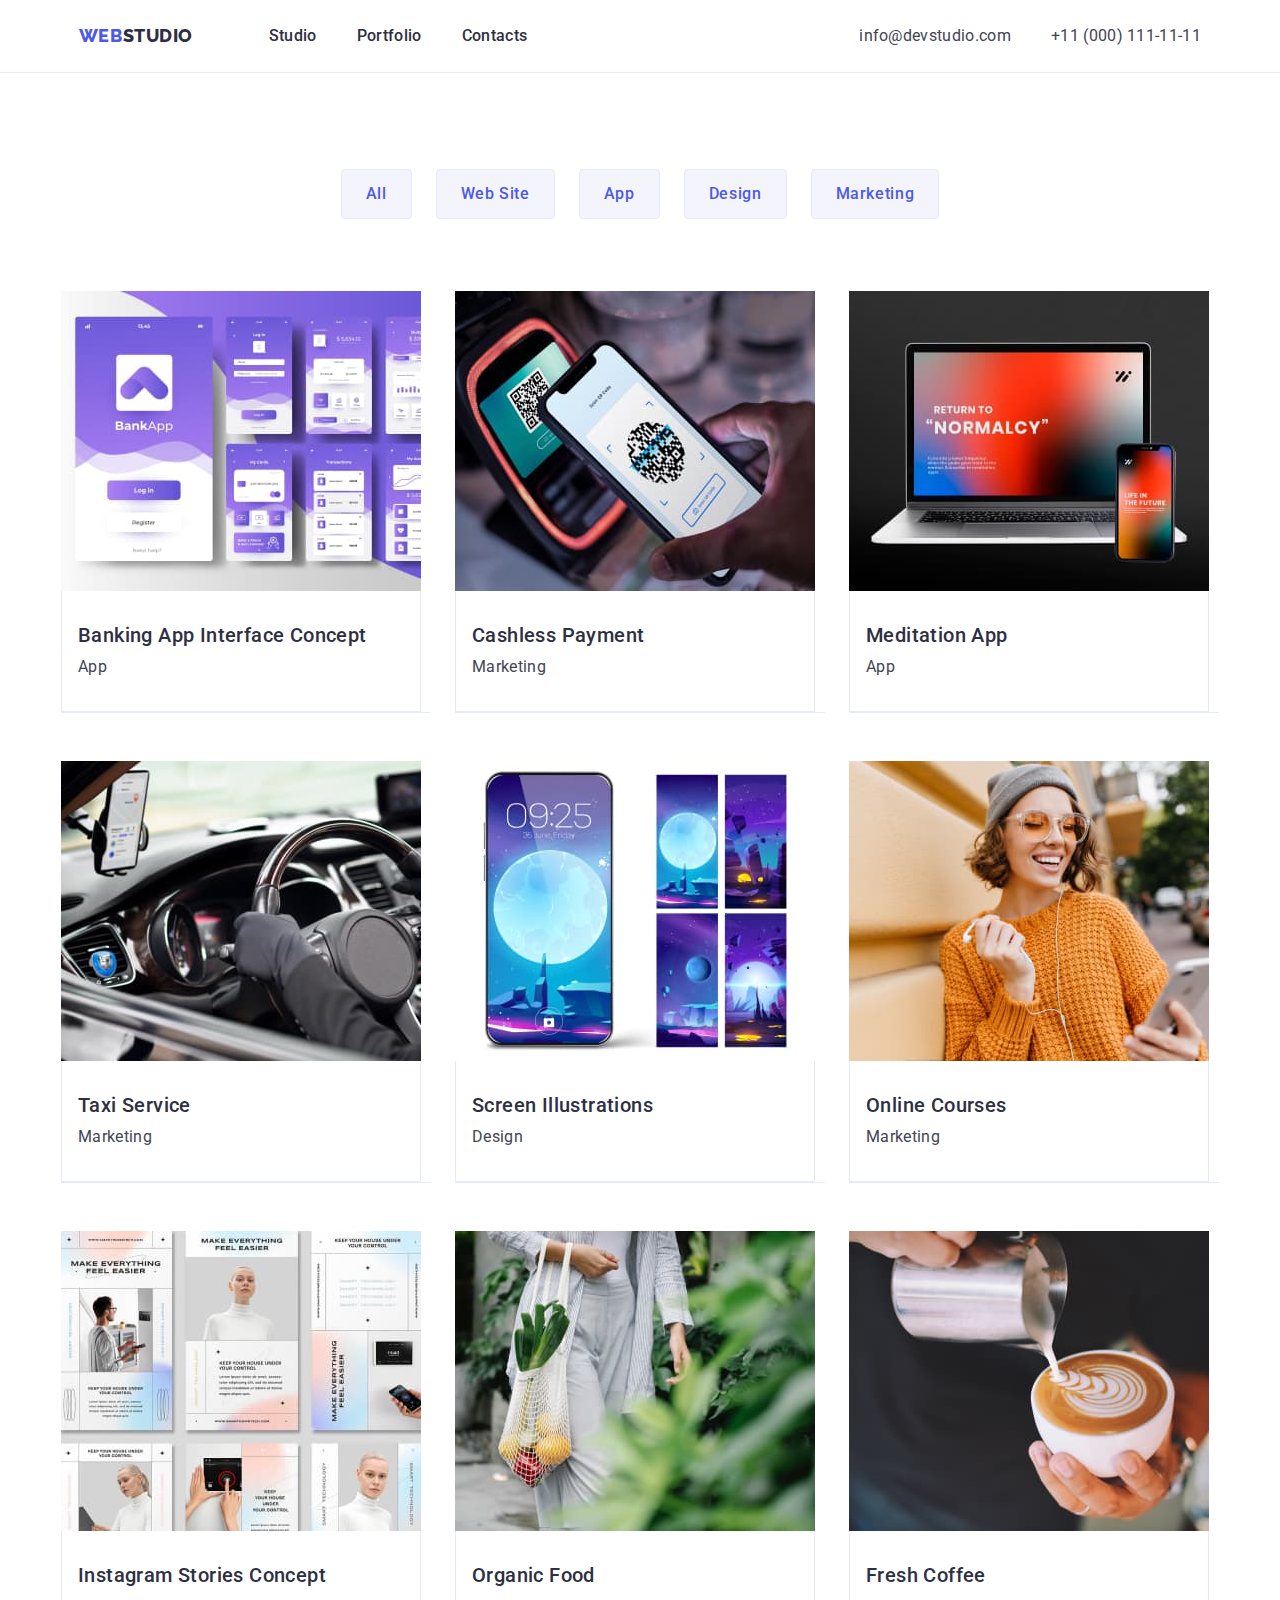
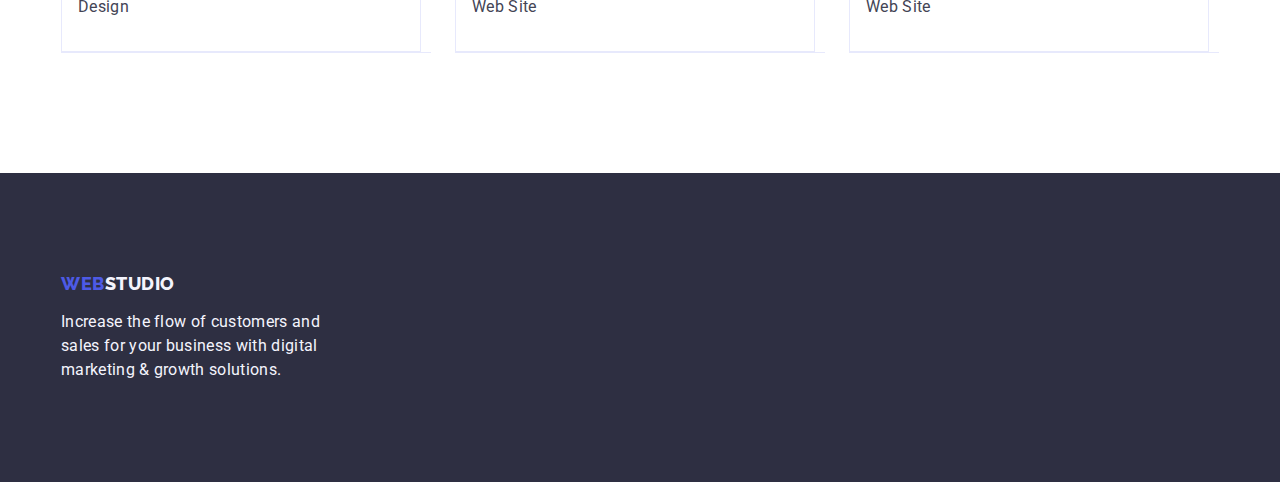
==== portfolio.html @ 71571b80 "Initial commit" ====
<!DOCTYPE html>
<html lang="en">
<head>
    <meta charset="UTF-8">
    <meta name="viewport" content="width=device-width, initial-scale=1.0">
    <title>Portfolio</title>
    <link rel="stylesheet" href="https://cdnjs.cloudflare.com/ajax/libs/modern-normalize/2.0.0/modern-normalize.min.css" integrity="sha512-4xo8blKMVCiXpTaLzQSLSw3KFOVPWhm/TRtuPVc4WG6kUgjH6J03IBuG7JZPkcWMxJ5huwaBpOpnwYElP/m6wg==" crossorigin="anonymous" referrerpolicy="no-referrer" />
    <link rel="stylesheet" href="./css/styles.css">
    <link rel="preconnect" href="https://fonts.googleapis.com">
    <link rel="preconnect" href="https://fonts.gstatic.com" crossorigin>
    <link href="https://fonts.googleapis.com/css2?family=Raleway:wght@800&family=Roboto:ital,wght@0,400;0,500;0,700;1,900&display=swap" rel="stylesheet">
</head>
<body>
    <header class="header">        
        <div class="container">
            <nav class="navigation">
                <a href="./index.html" class="header-logo link">Web<span class="header-logo-studio">Studio</span></a>
                <ul class="nav-menu list">               
                    <li><a class="nav-menu-studio link" href="./index.html">Studio</a></li>
                    <li><a class="nav-menu-studio link" href="./portfolio.html">Portfolio</a></li>
                    <li><a class="nav-menu-studio link" href="">Contacts</a></li>
                </ul>
            </nav>
            <address class="address-menu">
                <ul class="address-menu-list list">
                    <li><a href="mailto:info@devstudio.com" class="address-menu-list-item link">info@devstudio.com</a></li>
                    <li><a href="tel:+110001111111"  class="address-menu-list-item link">+11 (000) 111-11-11</a></li>
                </ul>
            </address>
        </div>
    </header>   
    <main>
        <section class="portfolio-main">
            <div class="container">
                <h1 class="visually-hidden">Portfolio</h1>
            
                <ul class="portfolio-buttons-list list">
                    <li class="portfolio-buttons-list-items">
                        <button class="portfolio-button-item" type="button">All</button>
                    </li>
                    <li class="portfolio-buttons-list-items">
                        <button class="portfolio-button-item" type="button">Web Site</button>
                    </li>
                    <li class="portfolio-buttons-list-items">
                        <button class="portfolio-button-item" type="button">App</button>
                    </li>
                    <li class="portfolio-buttons-list-items">
                        <button class="portfolio-button-item" type="button">Design</button>
                    </li>
                    <li class="portfolio-buttons-list-items">
                        <button class="portfolio-button-item" type="button">Marketing</button>
                    </li>
                </ul>            
                
                <ul class="portfolio-job-projects-list list">
                    <li class="portfolio-job-projects-item">
                        <a href="" class="link">
                            <img src="./images/portfolio-bank.jpg" alt="Banking App" width="360" class="portfolio-photo link">
                            <div class="job-projects-discription">
                                <h2 class="portfolio-job-projects-name">Banking App Interface Concept</h2>
                                <p class="portfolio-job-projects-theme">App</p>
                            </div>
                        </a>
                    </li>
                    <li class="portfolio-job-projects-item">
                        <a href="" class="link">
                            <img src="./images/portfolio-phone.jpg" alt="Cashless Payment" width="360" class="portfolio-photo link">
                            <div class="job-projects-discription">
                                <h2 class="portfolio-job-projects-name">Cashless Payment</h2>
                                <p class="portfolio-job-projects-theme">Marketing</p>
                            </div>
                        </a>
                    </li>
                    <li class="portfolio-job-projects-item">
                        <a href="" class="link">
                            <img src="./images/portfolio-notebook.jpg" alt="Meditation App" width="360" class="portfolio-photo link">
                            <div class="job-projects-discription">
                                <h2 class="portfolio-job-projects-name">Meditation App</h2>
                                <p class="portfolio-job-projects-theme">App</p>
                            </div>
                        </a>
                    </li>
                    <li class="portfolio-job-projects-item">
                        <a href="" class="link">
                            <img src="./images/portfolio-car.jpg" alt="Taxi Service" width="360" class="portfolio-photo link">
                            <div class="job-projects-discription">
                                <h2 class="portfolio-job-projects-name">Taxi Service</h2>
                                <p class="portfolio-job-projects-theme">Marketing</p>
                            </div>
                        </a>
                    </li>
                    <li class="portfolio-job-projects-item">
                        <a href="" class="link">
                            <img src="./images/portfolio-screen.jpg" alt="Screen Illustrations" width="360" class="portfolio-photo link">
                            <div class="job-projects-discription">
                                <h2 class="portfolio-job-projects-name">Screen Illustrations</h2>
                                <p class="portfolio-job-projects-theme">Design</p>
                            </div>
                        </a>
                    </li>
                    <li class="portfolio-job-projects-item">
                        <a href="" class="link">
                            <img src="./images/portfolio-girl.jpg" alt="Online Courses" width="360" class="portfolio-photo link">
                            <div class="job-projects-discription">
                                <h2 class="portfolio-job-projects-name">Online Courses</h2>
                                <p class="portfolio-job-projects-theme">Marketing</p>
                            </div>
                        </a>
                    </li>
                    <li class="portfolio-job-projects-item">
                        <a href="" class="link">
                            <img src="./images/portfolio-app.jpg" alt="Instagram Stories Concept" width="360" class="portfolio-photo link">
                            <div class="job-projects-discription">
                                <h2 class="portfolio-job-projects-name">Instagram Stories Concept</h2>
                                <p class="portfolio-job-projects-theme">Design</p>
                            </div>
                        </a>
                    </li>
                    <li class="portfolio-job-projects-item">
                        <a href="" class="link">
                            <img src="./images/portfolio-bag.jpg" alt="Organic Food" width="360" class="portfolio-photo link">
                            <div class="job-projects-discription">
                                <h2 class="portfolio-job-projects-name">Organic Food</h2>
                                <p class="portfolio-job-projects-theme">Web Site</p>
                            </div>
                        </a>
                    </li>
                    <li class="portfolio-job-projects-item">
                        <a href="" class="link">
                            <img src="./images/portfolio-coffee.jpg" alt="Fresh Coffee" width="360" class="portfolio-photo link">
                            <div class="job-projects-discription">
                                <h2 class="portfolio-job-projects-name">Fresh Coffee</h2>
                                <p class="portfolio-job-projects-theme">Web Site</p>
                            </div>
                        </a>
                    </li>
                </ul>        
        
            </div>
        </section>
    </main>    
    <footer class="footer">
        <div class="container">
            <a href="./index.html" class="footer-logo link">Web<span class="footer-logo-studio">Studio</span></a>
            <p class="footer-text">Increase the flow of customers and sales for your business with digital marketing & growth solutions.</p> 
        </div>
    </footer> 

</body>
</html>
---- css/styles.css ----
h1,
h2,
h3,
h4,
h5,
h6 {
    margin: 0;
}
p {
    margin: 0;
}
ul {
    margin: 0;
    padding: 0;
    list-style-type: none;
}
img {
    display: block;
    max-width: 100%;
}   
:root {
    --primary-font: 'Roboto', sans-serif;
    --title-font: 'Raleway', sans-serif;
    --primary-black-color: #2E2F42;
    --primary-white-color: #FFFFFF;
    --primary-brand-color: #4D5AE5;
    --pressed-state-color: #404BBF;
    --body-text-color: #434455;
    --helper-text-color: #8E8F99;
    --primary-success-color: #31D0AA;
    --primary-accent-color: #E7E9FC;
    --secondary-accent-color: #0288d1;
    --active-link-color: #f44336;
    --white: #FFF;
    --cloud: #F4F4FD;
}
body {
    font-family: var(--primary-font);
    color: var(--body-text-color);
    background-color: var(--primary-white-color);
    margin: 0;   
}
.list {
    list-style: none;
}
.link {
    text-decoration: none;    
}
address {
    font-style: normal;
}
.container {
    padding-left: 15px;
    padding-right: 15px;
    width: 1158px;
    justify-content: center;
    margin: 0 auto;
}

.visually-hidden {
    position: absolute;
    width: 1px;
    height: 1px;
    margin: -1px;
    border: 0;
    padding: 0;
    white-space: nowrap;
    clip-path: inset(100%);
    clip: rect(0 0 0 0);
    overflow: hidden;
    }
/* header */
header {
    background-color: var(--white);
    margin: 0;
    list-style-type: none;
    padding: 24px 0;
    border-bottom: 1px solid var(--primary-accent-color);
}
.header .container {
    display: flex;
    padding-left: 15;  
    padding-right: 15;
}
.navigation {
    display: flex;
    margin-right: 332px;
    align-items: center; 
}
.nav-menu {
    display: flex;
    gap: 40px;
}
.address-menu-list {
    display: flex;
    gap: 40px;
}
.header-logo {
    font-family: var(--title-font);
    font-size: 18px;
    font-weight: 800;
    letter-spacing: 0.03em;
    text-transform: uppercase;
    line-height: 1.17;
    color: var(--primary-brand-color);  
    margin-right: 76px;  
}
.header-logo-studio {
    color: var(--primary-black-color);
    padding: 24px 0;
}
.nav-menu-studio {
    font-size: 16px;
    font-weight: 500;
    letter-spacing: 0.02em;
    line-height: 1.5;
    color: var(--primary-black-color);
    padding: 24px 0;

}
.nav-menu-studio:hover,
.nav-menu-studio:focus {
    color: var(--pressed-state-color);
}
.address-menu-list-item {
    font-size: 16px;
    line-height: 1.5;
    letter-spacing: 0.02em;
    color: var(--body-text-color);
}
.address-menu-list-item:hover,
.address-menu-list-item:focus {
    color: var(--pressed-state-color);
}
/* Studio sections*/

.section-studio-first {
    background-color: var(--primary-black-color);
    padding: 188px 0;
}
.section-studio-first .container {
    display: flex;
    text-align: center;   
    flex-direction: column;
    align-items: center;
}
.webstudio-title {    
    font-size: 56px;
    line-height: 1.07;
    letter-spacing: 0.02em;
    color: var(--primary-white-color); 
    max-width: 496px;
}
.order-service {
    display: block;
    font-family: var(--primary-font);
    background: var(--primary-brand-color);
    color: var(--primary-white-color);
    font-weight: 500;
    font-size: 16px;
    line-height: 1.5;
    letter-spacing: 0.04em;
    cursor: pointer;
    padding: 16px 32px;
    border-radius: 4px;
    box-shadow: 0px 4px 4px 0px rgba(0, 0, 0, 0.15);
    border: none;
    margin-top: 48px;
    min-width: 169px;  
    height: 56px;
    }
.order-service:hover,
.order-service:focus {
    background-color: var(--pressed-state-color);
}
.section-studio-title {
    font-size: 36px;
    line-height: 1.11;
    text-align: center;
    letter-spacing: 0.02em;
    text-transform: capitalize;
    color: var(--primary-black-color);
    margin-bottom: 72px;
}
.section-studio-second,
.section-studio-third,
.section-studio-fourth {
    padding: 120px 0;
}
.section-studio-second {
    padding-bottom: 0;
}
.section-studio-fourth {
    background-color: var(--cloud);
}
.section-studio-list {
    display: flex; 
    gap: 24px;    
}
.section-studio-list-element {
    flex-basis: calc((100% - 72px) / 4);
}
.section-studio-list-name {
    background-color: var(--primary-white-color);
    margin-bottom: 8px;
    text-align: center;
}
.section-studio-list-item,
.section-studio-list-name {
    color: var(--primary-black-color);
    font-size: 20px;
    font-weight: 500;
    line-height: 24px;
    letter-spacing: 0.02em;
    line-height: 1.2;
    margin-bottom: 8px;
}
.section-studio-list-text,
.section-studio-list-position {
    color: var(--body-text-color);
    font-size: 16px;
    line-height: 1.5;
    letter-spacing: 0.02em;    
}
.section-studio-list-position {
    text-align: center;
}
.studio-image {
    flex-basis: calc((100% - 48px) / 3);
}
.section-studio-list-box {
    background-color: var(--primary-white-color);
    flex-basis: calc((100% - 3 * 24px) / 4);
    border-radius: 0px 0px 4px 4px;
}
.team-photo {
    background-color: var(--primary-white-color);
}
.team-name-position {
    padding: 32px 16px;
}
/* footer */
.footer {
    background-color: var(--primary-black-color);
    padding: 100px 0;
}
.footer-logo {
    display: inline-block;
    font-family: var(--title-font);
    font-size: 18px;
    font-weight: 800;
    letter-spacing: 0.54px;
    text-transform: uppercase;
    line-height: 1.17;
    color: var(--primary-brand-color);  
    margin-bottom: 16px;
}
.footer-logo-studio {
    color: var(--cloud);
}
.footer-text {
    color: var(--cloud);
    line-height: 1.5;
    letter-spacing: 0.02em;
    max-width: 264px;
}
/* portfolio */
.portfolio-main {
    padding-top: 96px;
    padding-bottom: 120px;
}
.portfolio-buttons-list {
    display: flex;
    justify-content: center;
    gap: 24px;
    margin-bottom: 72px;
}
.portfolio-button-item {
    font-family: var(--primary-font);
    background-color: var(--cloud);
    color: var(--primary-brand-color);
    font-size: 16px;
    font-weight: 500;
    letter-spacing: 0.04em;
    line-height: 1.5;
    cursor: pointer;
    padding: 12px 24px;
    border-radius: 4px;
    border: 1px solid var(--primary-accent-color);
}
.portfolio-button-item:hover,
.portfolio-button-item:focus {
    color: var(--primary-white-color);
    background-color: var(--pressed-state-color);
    border: 1px solid transparent;
}
.portfolio-job-projects-item {
    display: flex;
    width: calc((100% - 48px)/3);
    border-bottom: 1px solid var(--primary-accent-color);
    }
.portfolio-job-projects-item {
    width: calc((100% - 48px)/3);         
}
.portfolio-job-projects-list {
    display: flex;
    flex-wrap: wrap;
    column-gap: 24px;
    row-gap: 48px;
    }
.portfolio-job-projects-name {
    display: flex;
    font-weight: 500;
    font-size: 20px;
    line-height: 1.2;
    letter-spacing: 0.02em;
    color: var(--primary-black-color); 
    margin-bottom: 8px;   
}
.portfolio-job-projects-theme {
    display: flex;
    font-size: 16px;
    line-height: 1.5;
    letter-spacing: 0.02em;
    color: var(--body-text-color); 
}
.job-projects-discription {
    padding: 32px 16px;
    border: 1px solid var(--primary-accent-color);
    border-top: none;
}
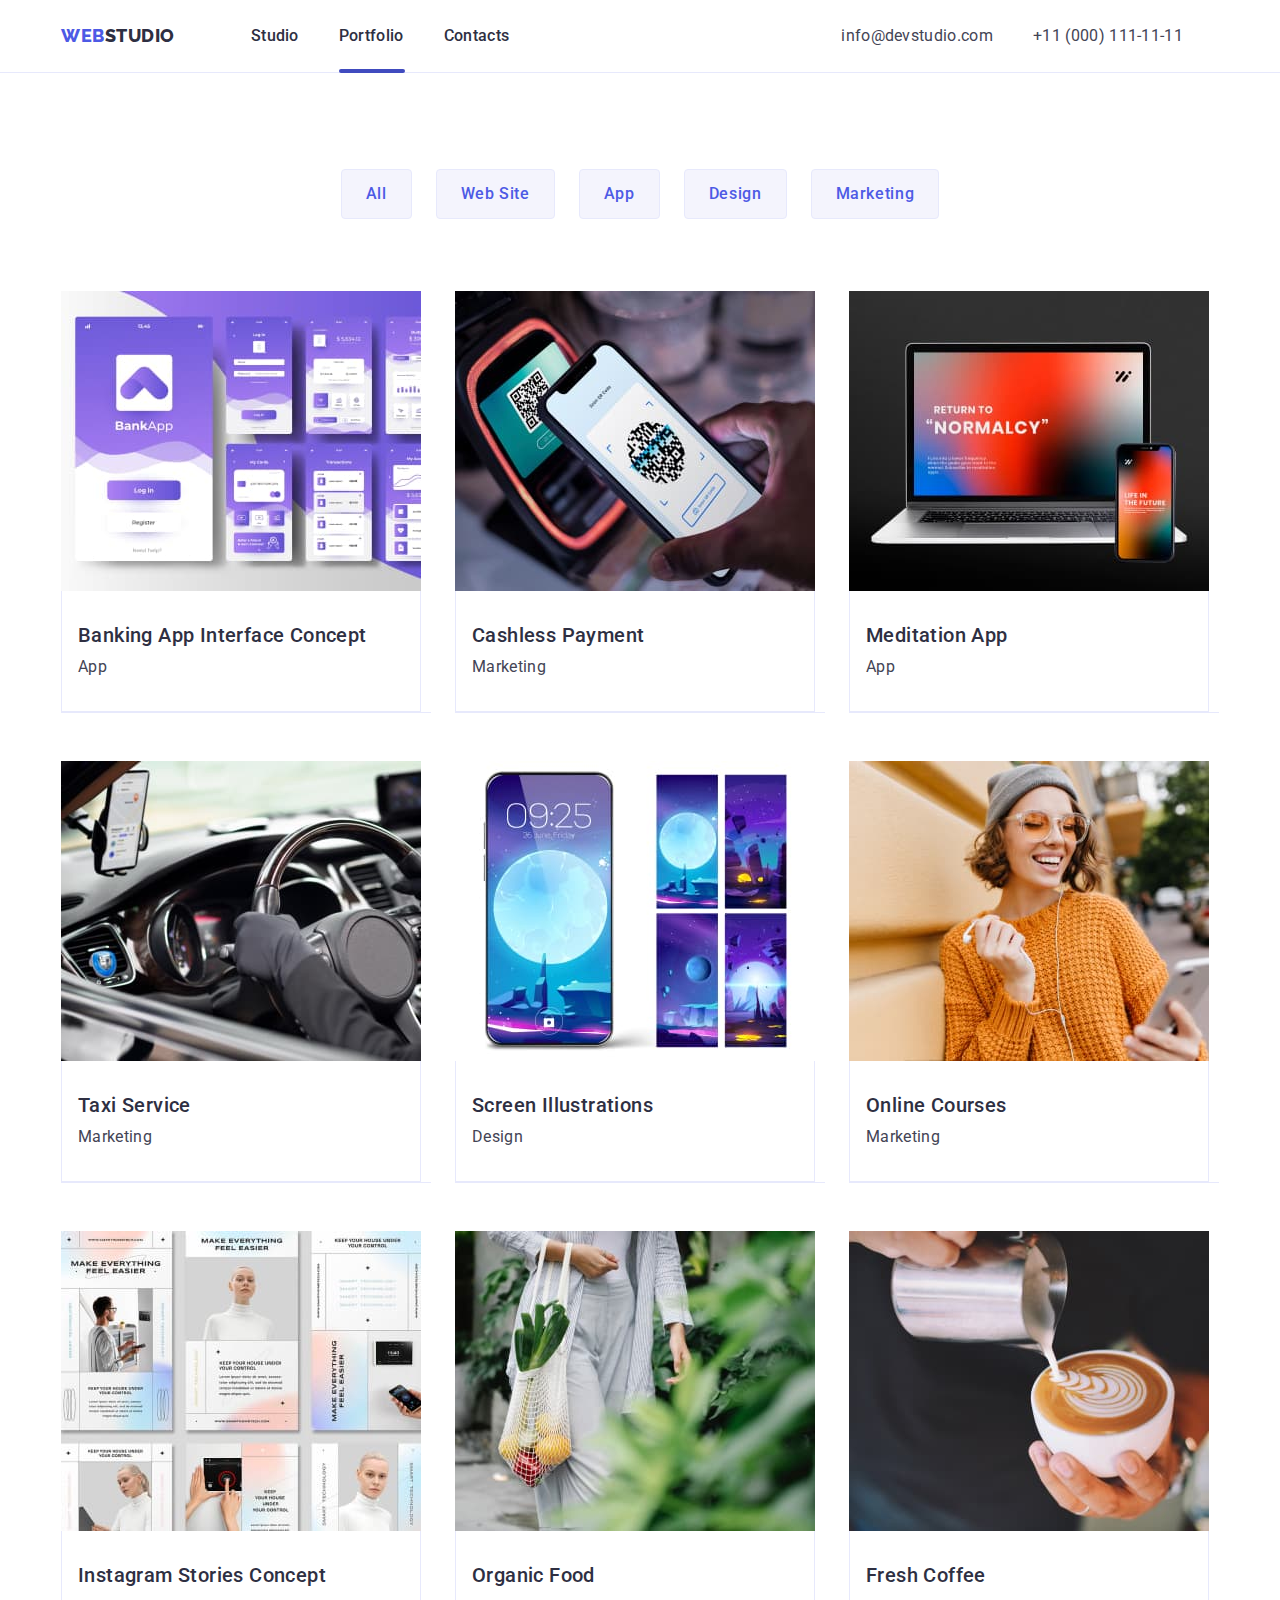
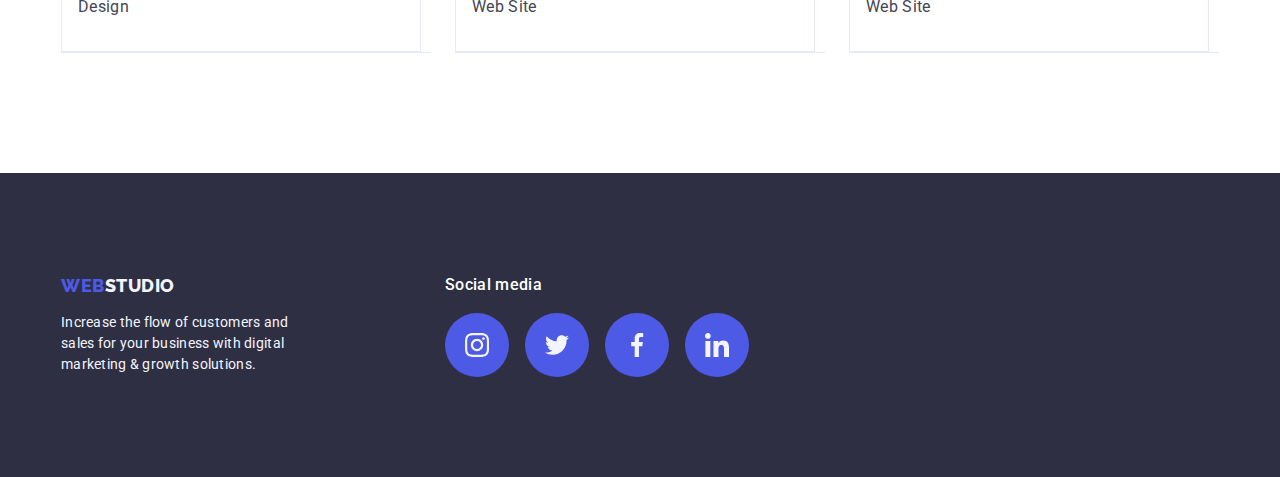
==== commit 07503274: "draft 3" ====
--- a/portfolio.html
+++ b/portfolio.html
@@ -17,7 +17,7 @@
                 <a href="./index.html" class="header-logo link">Web<span class="header-logo-studio">Studio</span></a>
                 <ul class="nav-menu list">               
                     <li><a class="nav-menu-studio link" href="./index.html">Studio</a></li>
-                    <li><a class="nav-menu-studio link" href="./portfolio.html">Portfolio</a></li>
+                    <li><a class="nav-menu-studio link current-portfolio" href="./portfolio.html">Portfolio</a></li>
                     <li><a class="nav-menu-studio link" href="">Contacts</a></li>
                 </ul>
             </nav>
@@ -55,7 +55,7 @@
                 <ul class="portfolio-job-projects-list list">
                     <li class="portfolio-job-projects-item">
                         <a href="" class="link">
-                            <img src="./images/portfolio-bank.jpg" alt="Banking App" width="360" class="portfolio-photo link">
+                            <img src="./images/portfolio-bank.jpg" alt="Banking App" width="360" class="portfolio-photo link">                            
                             <div class="job-projects-discription">
                                 <h2 class="portfolio-job-projects-name">Banking App Interface Concept</h2>
                                 <p class="portfolio-job-projects-theme">App</p>
@@ -64,7 +64,16 @@
                     </li>
                     <li class="portfolio-job-projects-item">
                         <a href="" class="link">
-                            <img src="./images/portfolio-phone.jpg" alt="Cashless Payment" width="360" class="portfolio-photo link">
+                            <div class="job-project-overlay">
+                                <img src="./images/portfolio-phone.jpg" alt="Cashless Payment" width="360" class="portfolio-photo link">
+                                <div class="overlay">
+                                    <p class="overlay-text">
+                                        14 Stylish and User-Friendly App Design Concepts · Task
+                                        Manager App · Calorie Tracker App · Exotic Fruit Ecommerce
+                                        App · Cloud Storage App
+                                    </p>
+                                </div>
+                            </div>
                             <div class="job-projects-discription">
                                 <h2 class="portfolio-job-projects-name">Cashless Payment</h2>
                                 <p class="portfolio-job-projects-theme">Marketing</p>
@@ -141,10 +150,46 @@
     </main>    
     <footer class="footer">
         <div class="container">
-            <a href="./index.html" class="footer-logo link">Web<span class="footer-logo-studio">Studio</span></a>
-            <p class="footer-text">Increase the flow of customers and sales for your business with digital marketing & growth solutions.</p> 
-        </div>
-    </footer> 
-
+            <div class="footer-wrap">
+                <div class="footer-part-first">
+                    <a href="./index.html" class="footer-logo link">Web<span class="footer-logo-studio">Studio</span></a>
+                <p class="footer-text">Increase the flow of customers and sales for your business with digital marketing & growth solutions.</p>
+                </div> 
+                <div class="footer-second-box">
+                    <p class="footer-box-text">Social media</p>
+                    <ul class="footer-social-list">
+                        <li class="footer-social-item">
+                            <a href="https://www.instagram.com/" target="_blank" class="social-links-btn link">
+                                <svg class="footer-links-btn" width="24" height="24" class="icon">
+                                    <use href="./images/icons.svg#icon-instagram"></use>
+                                </svg>
+                            </a> 
+                        </li>
+                        <li class="footer-social-item">
+                            <a href="https://www.twitter.com/" target="_blank" class="social-links-btn link">
+                                <svg class="footer-links-btn" width="24" height="24" class="icon">
+                                    <use href="./images/icons.svg#icon-twitter"></use>
+                                </svg>
+                            </a> 
+                        </li>
+                        <li class="footer-social-item">
+                            <a href="https://www.ifacebook.com/" target="_blank" class="social-links-btn link">
+                                <svg class="footer-links-btn" width="24" height="24" class="icon">
+                                    <use href="./images/icons.svg#icon-facebook"></use>
+                                </svg>
+                            </a> 
+                        </li>
+                        <li class="footer-social-item">
+                            <a href="https://www.linkedin.com/" target="_blank" class="social-links-btn link">
+                                <svg class="footer-links-btn" width="24" height="24" class="icon">
+                                    <use href="./images/icons.svg#icon-linkedin"></use>
+                                </svg>
+                            </a> 
+                        </li>
+                    </ul>
+                </div>
+            </div>
+        </div>        
+    </footer>
 </body>
 </html>--- a/css/styles.css
+++ b/css/styles.css
@@ -33,9 +33,11 @@
     --active-link-color: #f44336;
     --white: #FFF;
     --cloud: #F4F4FD;
+    --grey-70perc: #2E2F42B2;
 }
 body {
     font-family: var(--primary-font);
+    font-size: 14px;
     color: var(--body-text-color);
     background-color: var(--primary-white-color);
     margin: 0;   
@@ -53,7 +55,6 @@
     padding-left: 15px;
     padding-right: 15px;
     width: 1158px;
-    justify-content: center;
     margin: 0 auto;
 }
 
@@ -69,18 +70,21 @@
     clip: rect(0 0 0 0);
     overflow: hidden;
     }
+.icon {
+    fill: currentColor;
+}
 /* header */
 header {
     background-color: var(--white);
     margin: 0;
-    list-style-type: none;
-    padding: 24px 0;
+    list-style-type: none;   
     border-bottom: 1px solid var(--primary-accent-color);
 }
 .header .container {
     display: flex;
     padding-left: 15;  
     padding-right: 15;
+    align-items: center;
 }
 .navigation {
     display: flex;
@@ -117,10 +121,43 @@
     color: var(--primary-black-color);
     padding: 24px 0;
 
-}
+    display: flex;
+  align-items: center;
+  justify-content: center;
+  flex-direction: column;
+  transition: color 250ms cubic-bezier(0.4, 0, 0.2, 1);
+  position: relative;
+}
+.current {
+    color: #404bbf;
+  }
+  .current::after {
+    margin-top: 20px;
+    position: absolute;
+    left: 0;
+    bottom: -1px;
+    content: "";
+    width: 48px;
+    height: 4px;
+    background-color: #404bbf;
+    border-radius: 2px;
+  }
+  .current-portfolio::after {
+    margin-top: 20px;
+    position: absolute;
+    left: 0;
+    bottom: -1px;
+    content: "";
+    width: 66px;
+    height: 4px;
+    background-color: #404bbf;
+    border-radius: 2px;
+  }
+
 .nav-menu-studio:hover,
 .nav-menu-studio:focus {
     color: var(--pressed-state-color);
+
 }
 .address-menu-list-item {
     font-size: 16px;
@@ -132,11 +169,20 @@
 .address-menu-list-item:focus {
     color: var(--pressed-state-color);
 }
+
 /* Studio sections*/
 
 .section-studio-first {
-    background-color: var(--primary-black-color);
+    background-color: var(--grey-70perc);
+    background-image: linear-gradient(rgba(46, 47, 66, 0.7), 
+    rgba(46, 47, 66, 0.7)), 
+    url(../images/people-office.jpg);
     padding: 188px 0;
+    background-repeat: no-repeat;
+    background-position: center;
+    background-size: cover;
+    max-width: 1440px;
+    margin: auto;
 }
 .section-studio-first .container {
     display: flex;
@@ -168,9 +214,11 @@
     margin-top: 48px;
     min-width: 169px;  
     height: 56px;
+    transition: background-color 250ms cubic-bezier(0.4, 0, 0.2, 1);
     }
 .order-service:hover,
-.order-service:focus {
+.order-service:focus,
+.order-service:active {
     background-color: var(--pressed-state-color);
 }
 .section-studio-title {
@@ -182,9 +230,19 @@
     color: var(--primary-black-color);
     margin-bottom: 72px;
 }
+.studio-image-box {
+    display: flex;
+    justify-content: center;
+    align-items: center;
+    height: 112px;
+    background-color: var(--cloud);
+    border-radius: 4px;
+    margin-bottom: 8px;
+}
 .section-studio-second,
 .section-studio-third,
-.section-studio-fourth {
+.section-studio-fourth,
+.section-studio-fifth {
     padding: 120px 0;
 }
 .section-studio-second {
@@ -197,6 +255,7 @@
     display: flex; 
     gap: 24px;    
 }
+
 .section-studio-list-element {
     flex-basis: calc((100% - 72px) / 4);
 }
@@ -224,6 +283,7 @@
 }
 .section-studio-list-position {
     text-align: center;
+    margin-bottom: 8px;
 }
 .studio-image {
     flex-basis: calc((100% - 48px) / 3);
@@ -232,6 +292,7 @@
     background-color: var(--primary-white-color);
     flex-basis: calc((100% - 3 * 24px) / 4);
     border-radius: 0px 0px 4px 4px;
+    box-shadow: 0px 2px 1px 0px rgba(46, 47, 66, 0.08), 0px 1px 1px 0px rgba(46, 47, 66, 0.16), 0px 1px 6px 0px rgba(46, 47, 66, 0.08);
 }
 .team-photo {
     background-color: var(--primary-white-color);
@@ -239,6 +300,55 @@
 .team-name-position {
     padding: 32px 16px;
 }
+.social-links {
+    display: flex;
+    gap: 24px;
+    flex-shrink: 0;
+    align-self: flex-end;
+    justify-content: center;
+    align-items: center;
+}
+.social-links-item {
+    display: flex;
+    justify-content: center;
+    align-items: center;
+} 
+.social-links .link {
+    display: flex;
+    justify-content: center;
+    align-items: center;
+    width: 40px;
+    height: 40px;
+    border-radius: 50%;
+    background-color: var(--primary-brand-color);
+}
+.social-links .link:hover {
+    background-color: var(--primary-success-color);
+}
+.customers-list {
+    display: flex;
+    justify-content: center;
+    align-items: center; 
+    gap: 24px;
+    padding: 0;
+    margin: 0;
+    list-style: none;    
+}
+.client-link {     
+    fill: #2a2a2a;    
+}
+.client-link:hover {
+    fill: var(--pressed-state-color);
+}
+
+.customers-list-item {
+    border-radius: 4px;
+    border: 1px solid var(--helper-text-color);
+    width: 168px;
+    height: 88px;
+    padding: 16px 32px;
+}
+
 /* footer */
 .footer {
     background-color: var(--primary-black-color);
@@ -254,6 +364,7 @@
     line-height: 1.17;
     color: var(--primary-brand-color);  
     margin-bottom: 16px;
+    box-sizing: border-box;
 }
 .footer-logo-studio {
     color: var(--cloud);
@@ -264,6 +375,52 @@
     letter-spacing: 0.02em;
     max-width: 264px;
 }
+.footer-wrap {
+    display: flex;
+    align-items: center;	
+}
+.footer-part-first {
+    margin-right: 120px;
+}
+.footer-social-list {
+    display: flex;
+    gap: 16px;
+}
+.social-links-btn {
+    border-radius: 50%;
+    background-color: var(--primary-brand-color);
+    width: 40px;
+    height: 40px;
+    padding: 12px;
+    border-radius: 50%;
+    justify-content: center;
+    display: flex;
+    align-items: center;
+    color: #f4f4fd;
+    transition: background-color 250ms cubic-bezier(0.4, 0, 0.2, 1);
+}
+.social-links-btn:hover,
+.social-links-btn:focus {
+    background-color: #31d0aa;
+}
+.footer-social-list .icon {
+    fill: currentColor;
+}
+.footer-box-text {
+    color: var(--white, #FFF);
+    font-size: 16px;
+    font-weight: 500;
+    line-height: 1.5;
+    letter-spacing: 0.02em;
+}
+.footer-second-box {
+    display: flex;
+    flex-direction: column;
+    gap: 16px;
+    justify-content: center;
+    align-self: baseline;
+}
+
 /* portfolio */
 .portfolio-main {
     padding-top: 96px;
@@ -329,3 +486,106 @@
     border: 1px solid var(--primary-accent-color);
     border-top: none;
 }
+.overlay {
+    display: inline-block;
+    padding: 8px;
+    background-color: #3f51b5;
+    color: #fff;
+    font-family: sans-serif;
+    position: absolute;
+    top: 0;
+    left: 0;
+    width: 100%;
+    height: 100%;
+    transform: translateY(100%);
+    transition: transform 250ms ease-in-out;
+    }
+.portfolio-job-projects-item:hover .overlay {
+    transform: translateY(0);
+}
+/* .portfolio-photo {
+    overflow: hidden;
+} */
+
+.overlay {
+    position: absolute;
+    top: 0;
+    left: 0;
+    width: 100%;
+    height: 100%;  
+    transform: translateY(100%);
+    transition: transform 250ms ease-in-out;
+}
+.overlay-text {
+    position: absolute;
+    top: 0;
+    font-size: 16px;
+    line-height: 1.5;
+    letter-spacing: 0.02em;
+    padding: 40px 32px;
+    background-color: #4d5ae5;
+    height: 100%;
+    width: 100%;
+    color: #f4f4fd;
+    transition: transform 250ms cubic-bezier(0.4, 0, 0.2, 1);
+}
+.job-project-overlay:hover .overlay {
+    transform: translateY(0);
+}
+.job-project-overlay {
+    position: relative;
+    overflow: hidden;
+}
+/* modal window */
+.is-hidden {
+    visibility: hidden;
+    opacity: 0;
+    pointer-events: none;
+    transition: opacity 250ms cubic-bezier(0.4, 0, 0.2, 1),
+    visibility 250ms cubic-bezier(0.4, 0, 0.2, 1);
+}
+.backdrop {
+    width: 100%;
+    height: 100%;
+    position: fixed;
+    top: 0;
+    left: 0;
+    background-color: rgba(46, 47, 66, 0.4);
+}
+.modal {
+    position: absolute;
+    top: 50%;
+    left: 50%;
+    transform: translate(-50%, -50%) scale(1);
+    width: 408px;
+    min-height: 584px;
+    background: #fcfcfc;
+    border-radius: 4px;
+    box-shadow: 0px 1px 1px rgba(0, 0, 0, 0.14), 0px 1px 3px rgba(0, 0, 0, 0.12),
+    0px 2px 1px rgba(0, 0, 0, 0.2);
+    transition: transform 250ms cubic-bezier(0.4, 0, 0.2, 1);
+}
+.modal-button {
+    background-color: #e7e9fc;
+    border: 1px solid rgba(0, 0, 0, 0.1);
+    display: flex;
+    align-items: center;
+    justify-content: center;
+    position: absolute;
+    top: 24px;
+    right: 24px;
+    border-radius: 50%;
+    width: 24px;
+    height: 24px;
+    transition: background-color 250ms cubic-bezier(0.4, 0, 0.2, 1),
+    border 250ms cubic-bezier(0.4, 0, 0.2, 1);
+}
+.modal-button:hover,
+.modal-button:focus {
+    color: #fff;
+    background-color: #404bbf;
+    border-radius: none;
+}
+.modal-button .icon {
+    transition: fill 250ms cubic-bezier(0.4, 0, 0.2, 1);
+}
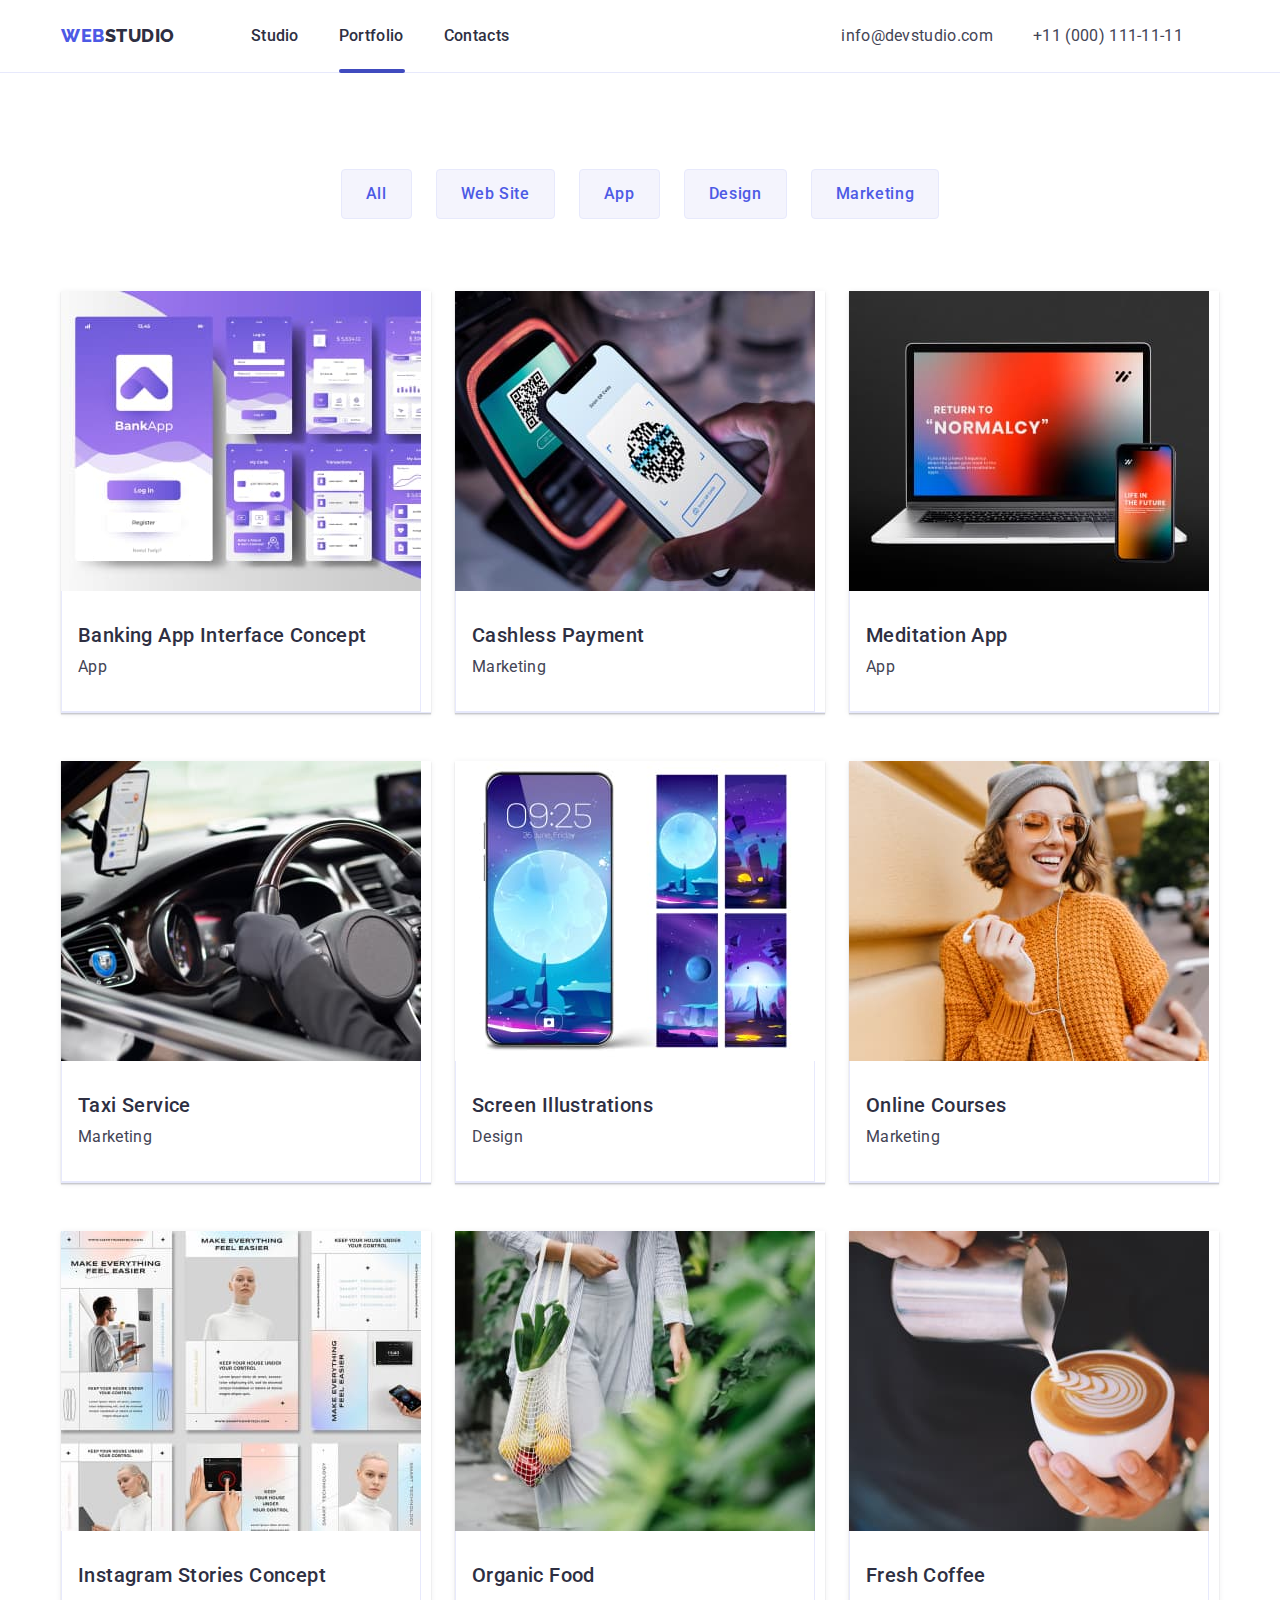
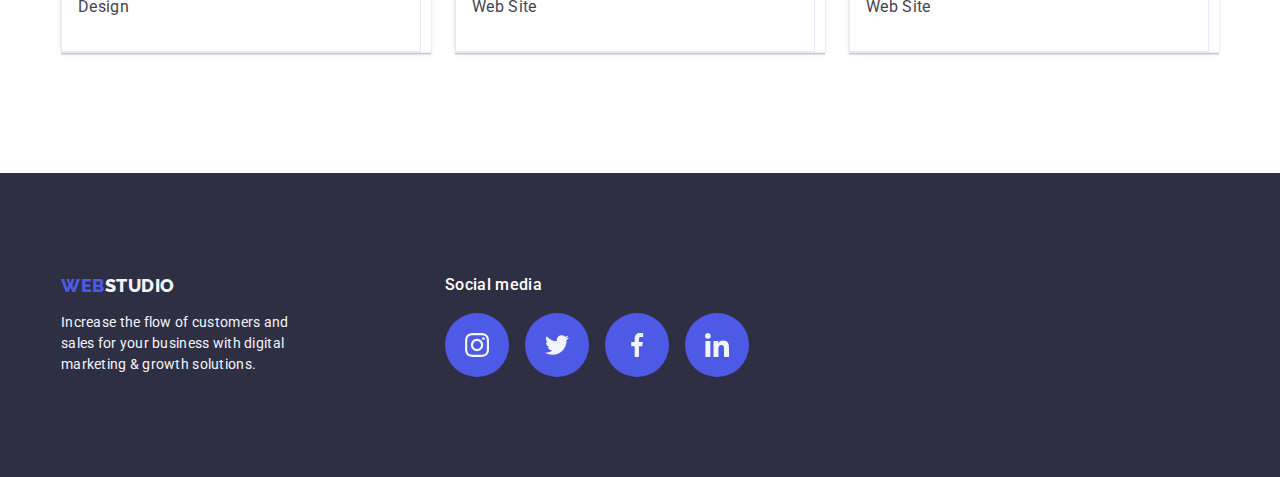
==== commit e1c005f6: "draft5" ====
--- a/portfolio.html
+++ b/portfolio.html
@@ -55,7 +55,16 @@
                 <ul class="portfolio-job-projects-list list">
                     <li class="portfolio-job-projects-item">
                         <a href="" class="link">
-                            <img src="./images/portfolio-bank.jpg" alt="Banking App" width="360" class="portfolio-photo link">                            
+                            <div class="job-project-overlay">
+                                <img src="./images/portfolio-bank.jpg" alt="Banking App" width="360" class="portfolio-photo link">   
+                                <div class="overlay">
+                                    <p class="overlay-text">
+                                        14 Stylish and User-Friendly App Design Concepts · Task
+                                        Manager App · Calorie Tracker App · Exotic Fruit Ecommerce
+                                        App · Cloud Storage App
+                                    </p>
+                            </div>                    
+                            </div>     
                             <div class="job-projects-discription">
                                 <h2 class="portfolio-job-projects-name">Banking App Interface Concept</h2>
                                 <p class="portfolio-job-projects-theme">App</p>
@@ -82,7 +91,16 @@
                     </li>
                     <li class="portfolio-job-projects-item">
                         <a href="" class="link">
-                            <img src="./images/portfolio-notebook.jpg" alt="Meditation App" width="360" class="portfolio-photo link">
+                            <div class="job-project-overlay">
+                                <img src="./images/portfolio-notebook.jpg" alt="Meditation App" width="360" class="portfolio-photo link">
+                                <div class="overlay">
+                                    <p class="overlay-text">
+                                        14 Stylish and User-Friendly App Design Concepts · Task
+                                        Manager App · Calorie Tracker App · Exotic Fruit Ecommerce
+                                        App · Cloud Storage App
+                                    </p>
+                                </div>                                 
+                            </div>
                             <div class="job-projects-discription">
                                 <h2 class="portfolio-job-projects-name">Meditation App</h2>
                                 <p class="portfolio-job-projects-theme">App</p>
@@ -160,28 +178,28 @@
                     <ul class="footer-social-list">
                         <li class="footer-social-item">
                             <a href="https://www.instagram.com/" target="_blank" class="social-links-btn link">
-                                <svg class="footer-links-btn" width="24" height="24" class="icon">
+                                <svg class="footer-links-btn icon" width="24" height="24">
                                     <use href="./images/icons.svg#icon-instagram"></use>
                                 </svg>
                             </a> 
                         </li>
                         <li class="footer-social-item">
                             <a href="https://www.twitter.com/" target="_blank" class="social-links-btn link">
-                                <svg class="footer-links-btn" width="24" height="24" class="icon">
+                                <svg class="footer-links-btn icon" width="24" height="24">
                                     <use href="./images/icons.svg#icon-twitter"></use>
                                 </svg>
                             </a> 
                         </li>
                         <li class="footer-social-item">
                             <a href="https://www.ifacebook.com/" target="_blank" class="social-links-btn link">
-                                <svg class="footer-links-btn" width="24" height="24" class="icon">
+                                <svg class="footer-links-btn icon" width="24" height="24">
                                     <use href="./images/icons.svg#icon-facebook"></use>
                                 </svg>
                             </a> 
                         </li>
                         <li class="footer-social-item">
                             <a href="https://www.linkedin.com/" target="_blank" class="social-links-btn link">
-                                <svg class="footer-links-btn" width="24" height="24" class="icon">
+                                <svg class="footer-links-btn icon" width="24" height="24">
                                     <use href="./images/icons.svg#icon-linkedin"></use>
                                 </svg>
                             </a> 
--- a/css/styles.css
+++ b/css/styles.css
@@ -71,7 +71,7 @@
     overflow: hidden;
     }
 .icon {
-    fill: currentColor;
+    fill: none;
 }
 /* header */
 header {
@@ -122,16 +122,16 @@
     padding: 24px 0;
 
     display: flex;
-  align-items: center;
-  justify-content: center;
-  flex-direction: column;
-  transition: color 250ms cubic-bezier(0.4, 0, 0.2, 1);
-  position: relative;
+    align-items: center;
+    justify-content: center;
+    flex-direction: column;
+    transition: color 250ms cubic-bezier(0.4, 0, 0.2, 1);
+    position: relative;
 }
 .current {
     color: #404bbf;
-  }
-  .current::after {
+}
+.current::after {
     margin-top: 20px;
     position: absolute;
     left: 0;
@@ -141,8 +141,8 @@
     height: 4px;
     background-color: #404bbf;
     border-radius: 2px;
-  }
-  .current-portfolio::after {
+}
+.current-portfolio::after {
     margin-top: 20px;
     position: absolute;
     left: 0;
@@ -152,7 +152,7 @@
     height: 4px;
     background-color: #404bbf;
     border-radius: 2px;
-  }
+}
 
 .nav-menu-studio:hover,
 .nav-menu-studio:focus {
@@ -325,6 +325,19 @@
 .social-links .link:hover {
     background-color: var(--primary-success-color);
 }
+.section-studio-fourth .icon {
+    fill: var(--cloud);
+}
+.footer-social-item .icon {
+    fill: var(--cloud);
+}
+/* customers section */
+.section-studio-fifth .icon {     
+    fill: currentColor;  
+}
+.section-studio-fifth .icon:hover {     
+    fill: currentColor;  
+}
 .customers-list {
     display: flex;
     justify-content: center;
@@ -332,22 +345,33 @@
     gap: 24px;
     padding: 0;
     margin: 0;
-    list-style: none;    
-}
-.client-link {     
-    fill: #2a2a2a;    
-}
-.client-link:hover {
-    fill: var(--pressed-state-color);
-}
-
-.customers-list-item {
+}
+.client-link {
     border-radius: 4px;
     border: 1px solid var(--helper-text-color);
+    display: flex;
+    align-items: center;
+    justify-content: center;
     width: 168px;
     height: 88px;
     padding: 16px 32px;
-}
+    color: #404bbf;
+    transition: border-color 250ms cubic-bezier(0.4, 0, 0.2, 1),
+    color 250ms cubic-bezier(0.4, 0, 0.2, 1);
+    color: var(--helper-text-color);
+}
+.section-studio-fifth .icon {     
+    fill: var(--helper-text-color);  
+}
+.customers-list .client-link:hover,
+.customers-list .client-link:focus {
+    fill: var(--pressed-state-color); 
+    border: 1px solid #404bbf;
+}
+.section-studio-fifth .icon:hover {     
+    fill: var(--pressed-state-color);  
+}
+
 
 /* footer */
 .footer {
@@ -396,12 +420,12 @@
     justify-content: center;
     display: flex;
     align-items: center;
-    color: #f4f4fd;
+    color: var(--cloud);
     transition: background-color 250ms cubic-bezier(0.4, 0, 0.2, 1);
 }
 .social-links-btn:hover,
 .social-links-btn:focus {
-    background-color: #31d0aa;
+    background-color: var(--primary-success-color);
 }
 .footer-social-list .icon {
     fill: currentColor;
@@ -455,16 +479,15 @@
     display: flex;
     width: calc((100% - 48px)/3);
     border-bottom: 1px solid var(--primary-accent-color);
-    }
-.portfolio-job-projects-item {
-    width: calc((100% - 48px)/3);         
+    width: calc((100% - 48px)/3); 
+    box-shadow: 0px 2px 1px 0px rgba(46, 47, 66, 0.08), 0px 1px 1px 0px rgba(46, 47, 66, 0.16), 0px 1px 6px 0px rgba(46, 47, 66, 0.08);        
 }
 .portfolio-job-projects-list {
     display: flex;
     flex-wrap: wrap;
     column-gap: 24px;
     row-gap: 48px;
-    }
+}
 .portfolio-job-projects-name {
     display: flex;
     font-weight: 500;
@@ -486,12 +509,12 @@
     border: 1px solid var(--primary-accent-color);
     border-top: none;
 }
+/* overlay */
 .overlay {
     display: inline-block;
     padding: 8px;
-    background-color: #3f51b5;
-    color: #fff;
-    font-family: sans-serif;
+    background-color: var(--primary-brand-color);
+    color: var(--primary-white-color);
     position: absolute;
     top: 0;
     left: 0;
@@ -503,34 +526,17 @@
 .portfolio-job-projects-item:hover .overlay {
     transform: translateY(0);
 }
-/* .portfolio-photo {
-    overflow: hidden;
-} */
-
-.overlay {
+.overlay-text {
     position: absolute;
     top: 0;
-    left: 0;
-    width: 100%;
-    height: 100%;  
-    transform: translateY(100%);
-    transition: transform 250ms ease-in-out;
-}
-.overlay-text {
-    position: absolute;
-    top: 0;
-    font-size: 16px;
-    line-height: 1.5;
-    letter-spacing: 0.02em;
-    padding: 40px 32px;
-    background-color: #4d5ae5;
+    font-size: 16px;
+    line-height: 1.5;
+    letter-spacing: 0.02em;
+    padding: 40px 32px 0 32px;
     height: 100%;
     width: 100%;
-    color: #f4f4fd;
+    color: var(--cloud);
     transition: transform 250ms cubic-bezier(0.4, 0, 0.2, 1);
-}
-.job-project-overlay:hover .overlay {
-    transform: translateY(0);
 }
 .job-project-overlay {
     position: relative;
@@ -559,14 +565,12 @@
     transform: translate(-50%, -50%) scale(1);
     width: 408px;
     min-height: 584px;
-    background: #fcfcfc;
     border-radius: 4px;
-    box-shadow: 0px 1px 1px rgba(0, 0, 0, 0.14), 0px 1px 3px rgba(0, 0, 0, 0.12),
-    0px 2px 1px rgba(0, 0, 0, 0.2);
-    transition: transform 250ms cubic-bezier(0.4, 0, 0.2, 1);
+    background: var(--dairy, #FCFCFC);
+    box-shadow: 0px 2px 1px 0px rgba(0, 0, 0, 0.20), 0px 1px 3px 0px rgba(0, 0, 0, 0.12), 0px 1px 1px 0px rgba(0, 0, 0, 0.14);
 }
 .modal-button {
-    background-color: #e7e9fc;
+    background-color: var(--primary-accent-color);
     border: 1px solid rgba(0, 0, 0, 0.1);
     display: flex;
     align-items: center;
@@ -582,10 +586,14 @@
 }
 .modal-button:hover,
 .modal-button:focus {
-    color: #fff;
-    background-color: #404bbf;
-    border-radius: none;
+    color: var(--primary-white-color);
+    background-color: var(--pressed-state-color);
 }
 .modal-button .icon {
     transition: fill 250ms cubic-bezier(0.4, 0, 0.2, 1);
-}
+    fill: var(--primary-black-color);
+}
+.modal-button .icon:focus,
+.modal-button .icon:hover {
+    fill: var(--primary-white-color);
+}
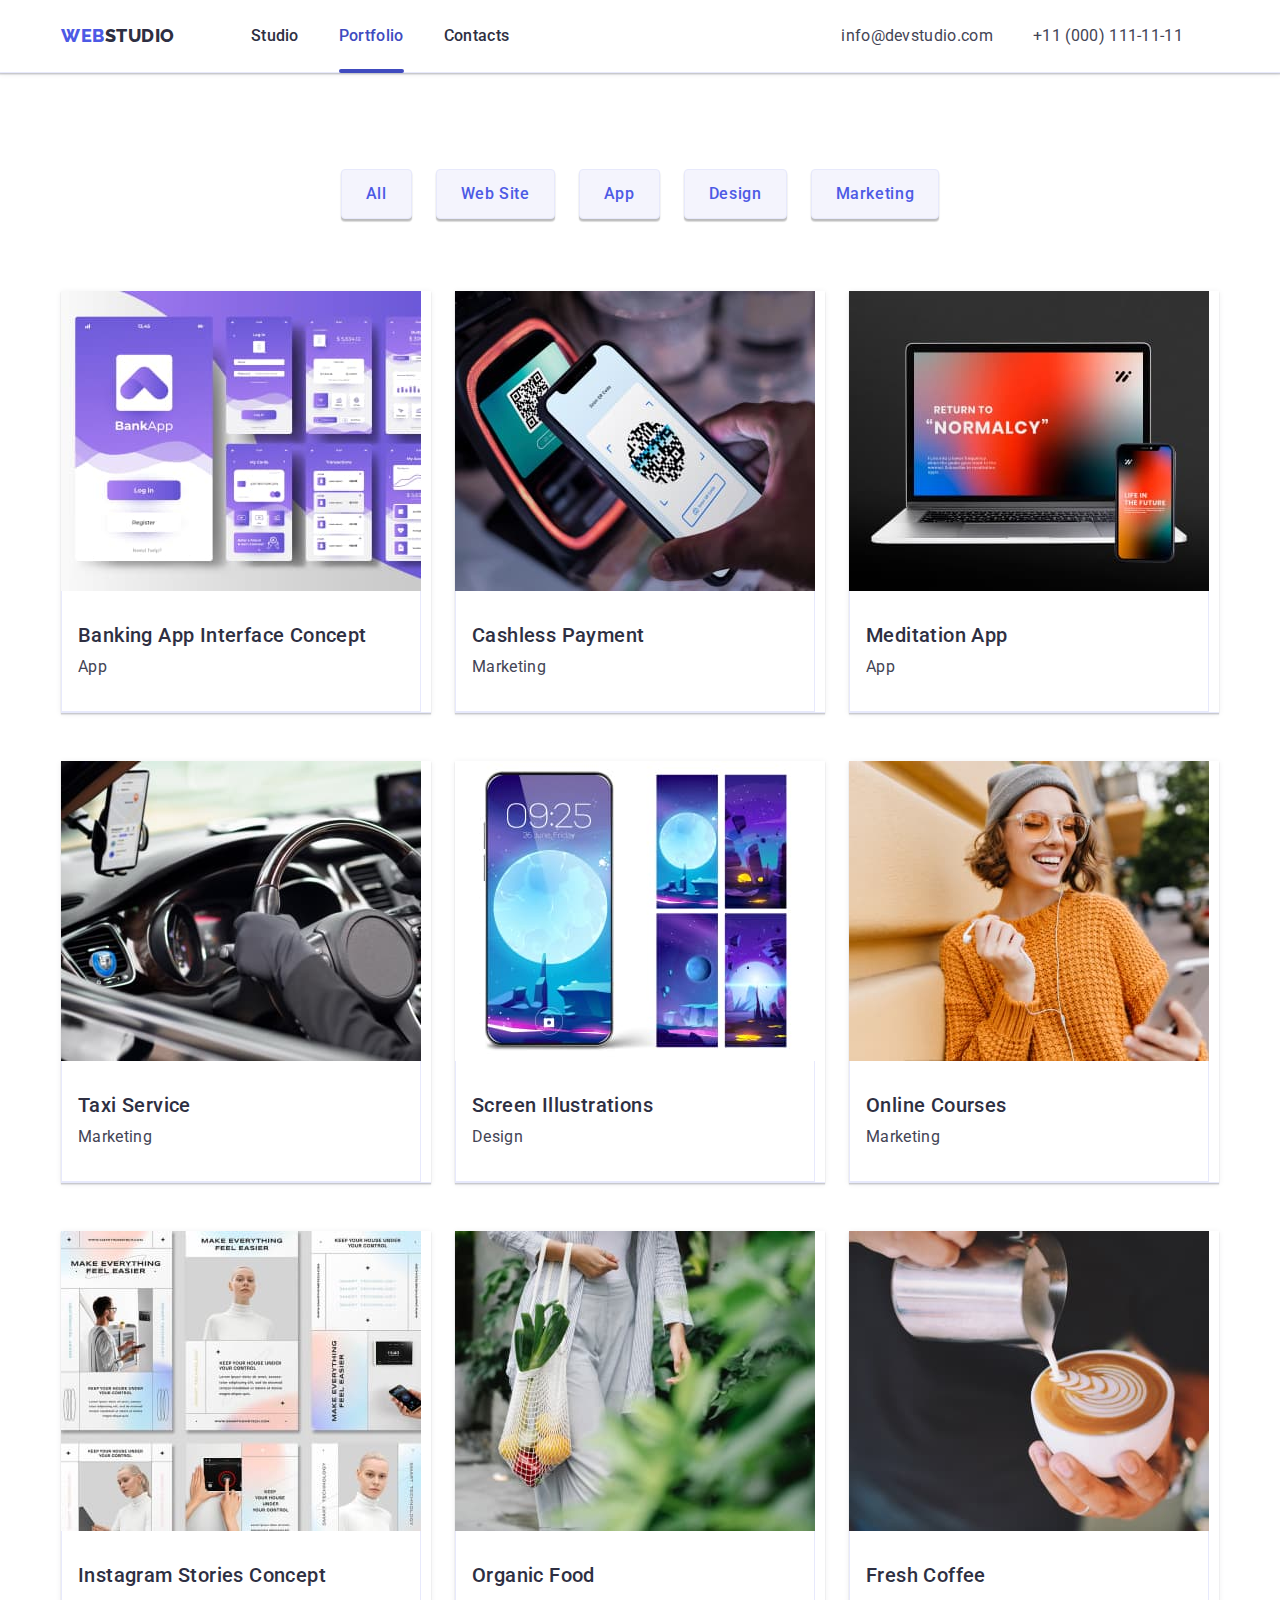
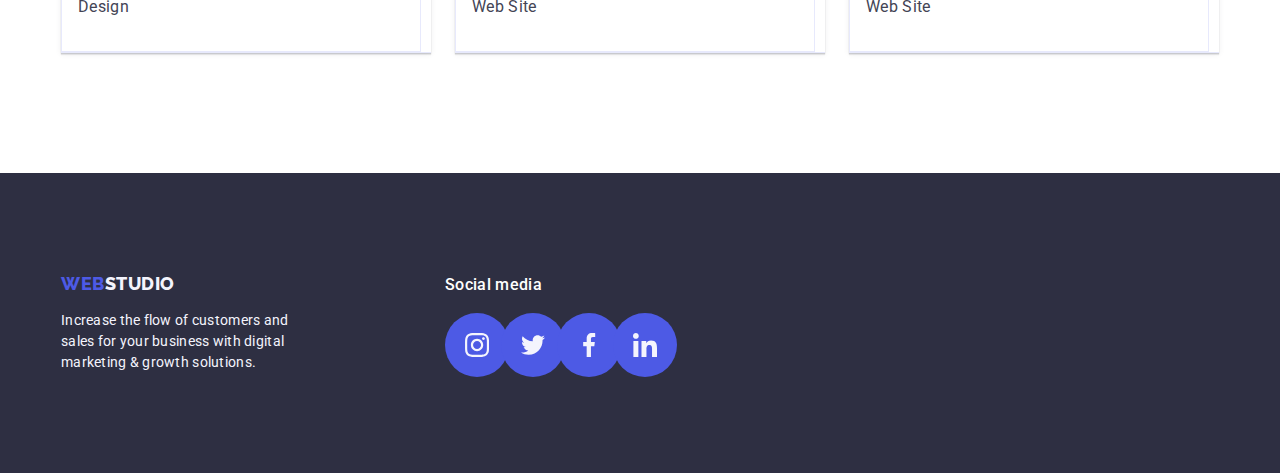
==== commit 024e472d: "draft 7" ====
--- a/portfolio.html
+++ b/portfolio.html
@@ -17,7 +17,7 @@
                 <a href="./index.html" class="header-logo link">Web<span class="header-logo-studio">Studio</span></a>
                 <ul class="nav-menu list">               
                     <li><a class="nav-menu-studio link" href="./index.html">Studio</a></li>
-                    <li><a class="nav-menu-studio link current-portfolio" href="./portfolio.html">Portfolio</a></li>
+                    <li><a class="nav-menu-studio link current" href="./portfolio.html">Portfolio</a></li>
                     <li><a class="nav-menu-studio link" href="">Contacts</a></li>
                 </ul>
             </nav>
@@ -54,16 +54,14 @@
                 
                 <ul class="portfolio-job-projects-list list">
                     <li class="portfolio-job-projects-item">
-                        <a href="" class="link">
+                        <a href="" class="portfolio-card-link link">
                             <div class="job-project-overlay">
                                 <img src="./images/portfolio-bank.jpg" alt="Banking App" width="360" class="portfolio-photo link">   
                                 <div class="overlay">
                                     <p class="overlay-text">
-                                        14 Stylish and User-Friendly App Design Concepts · Task
-                                        Manager App · Calorie Tracker App · Exotic Fruit Ecommerce
-                                        App · Cloud Storage App
-                                    </p>
-                            </div>                    
+                                        14 Stylish and User-Friendly App Design Concepts · Task Manager App · Calorie Tracker App · Exotic Fruit Ecommerce App · Cloud Storage App
+                                    </p>
+                                </div>                    
                             </div>     
                             <div class="job-projects-discription">
                                 <h2 class="portfolio-job-projects-name">Banking App Interface Concept</h2>
@@ -72,14 +70,12 @@
                         </a>
                     </li>
                     <li class="portfolio-job-projects-item">
-                        <a href="" class="link">
+                        <a href="" class="portfolio-card-link link">
                             <div class="job-project-overlay">
                                 <img src="./images/portfolio-phone.jpg" alt="Cashless Payment" width="360" class="portfolio-photo link">
                                 <div class="overlay">
                                     <p class="overlay-text">
-                                        14 Stylish and User-Friendly App Design Concepts · Task
-                                        Manager App · Calorie Tracker App · Exotic Fruit Ecommerce
-                                        App · Cloud Storage App
+                                        14 Stylish and User-Friendly App Design Concepts · Task Manager App · Calorie Tracker App · Exotic Fruit Ecommerce App · Cloud Storage App
                                     </p>
                                 </div>
                             </div>
@@ -90,14 +86,12 @@
                         </a>
                     </li>
                     <li class="portfolio-job-projects-item">
-                        <a href="" class="link">
+                        <a href="" class="portfolio-card-link link">
                             <div class="job-project-overlay">
                                 <img src="./images/portfolio-notebook.jpg" alt="Meditation App" width="360" class="portfolio-photo link">
                                 <div class="overlay">
                                     <p class="overlay-text">
-                                        14 Stylish and User-Friendly App Design Concepts · Task
-                                        Manager App · Calorie Tracker App · Exotic Fruit Ecommerce
-                                        App · Cloud Storage App
+                                        14 Stylish and User-Friendly App Design Concepts · Task Manager App · Calorie Tracker App · Exotic Fruit Ecommerce App · Cloud Storage App
                                     </p>
                                 </div>                                 
                             </div>
@@ -108,8 +102,15 @@
                         </a>
                     </li>
                     <li class="portfolio-job-projects-item">
-                        <a href="" class="link">
-                            <img src="./images/portfolio-car.jpg" alt="Taxi Service" width="360" class="portfolio-photo link">
+                        <a href="" class="portfolio-card-link link">
+                            <div class="job-project-overlay">
+                                <img src="./images/portfolio-car.jpg" alt="Taxi Service" width="360" class="portfolio-photo link">
+                                <div class="overlay">
+                                    <p class="overlay-text">
+                                        14 Stylish and User-Friendly App Design Concepts · Task Manager App · Calorie Tracker App · Exotic Fruit Ecommerce App · Cloud Storage App
+                                    </p>
+                                </div>  
+                            </div>
                             <div class="job-projects-discription">
                                 <h2 class="portfolio-job-projects-name">Taxi Service</h2>
                                 <p class="portfolio-job-projects-theme">Marketing</p>
@@ -117,8 +118,15 @@
                         </a>
                     </li>
                     <li class="portfolio-job-projects-item">
-                        <a href="" class="link">
-                            <img src="./images/portfolio-screen.jpg" alt="Screen Illustrations" width="360" class="portfolio-photo link">
+                        <a href="" class="portfolio-card-link link">
+                            <div class="job-project-overlay">
+                                <img src="./images/portfolio-screen.jpg" alt="Screen Illustrations" width="360" class="portfolio-photo link">
+                                <div class="overlay">
+                                    <p class="overlay-text">
+                                        14 Stylish and User-Friendly App Design Concepts · Task Manager App · Calorie Tracker App · Exotic Fruit Ecommerce App · Cloud Storage App
+                                    </p>
+                                </div>  
+                            </div>
                             <div class="job-projects-discription">
                                 <h2 class="portfolio-job-projects-name">Screen Illustrations</h2>
                                 <p class="portfolio-job-projects-theme">Design</p>
@@ -126,8 +134,15 @@
                         </a>
                     </li>
                     <li class="portfolio-job-projects-item">
-                        <a href="" class="link">
-                            <img src="./images/portfolio-girl.jpg" alt="Online Courses" width="360" class="portfolio-photo link">
+                        <a href="" class="portfolio-card-link link">
+                            <div class="job-project-overlay">
+                                <img src="./images/portfolio-girl.jpg" alt="Online Courses" width="360" class="portfolio-photo link">
+                                <div class="overlay">
+                                    <p class="overlay-text">
+                                        14 Stylish and User-Friendly App Design Concepts · Task Manager App · Calorie Tracker App · Exotic Fruit Ecommerce App · Cloud Storage App
+                                    </p>
+                                </div>  
+                            </div>
                             <div class="job-projects-discription">
                                 <h2 class="portfolio-job-projects-name">Online Courses</h2>
                                 <p class="portfolio-job-projects-theme">Marketing</p>
@@ -135,8 +150,15 @@
                         </a>
                     </li>
                     <li class="portfolio-job-projects-item">
-                        <a href="" class="link">
-                            <img src="./images/portfolio-app.jpg" alt="Instagram Stories Concept" width="360" class="portfolio-photo link">
+                        <a href="" class="portfolio-card-link link">
+                            <div class="job-project-overlay">
+                                <img src="./images/portfolio-app.jpg" alt="Instagram Stories Concept" width="360" class="portfolio-photo link">
+                                <div class="overlay">
+                                    <p class="overlay-text">
+                                        14 Stylish and User-Friendly App Design Concepts · Task Manager App · Calorie Tracker App · Exotic Fruit Ecommerce App · Cloud Storage App
+                                    </p>
+                                </div>  
+                            </div>
                             <div class="job-projects-discription">
                                 <h2 class="portfolio-job-projects-name">Instagram Stories Concept</h2>
                                 <p class="portfolio-job-projects-theme">Design</p>
@@ -144,8 +166,15 @@
                         </a>
                     </li>
                     <li class="portfolio-job-projects-item">
-                        <a href="" class="link">
-                            <img src="./images/portfolio-bag.jpg" alt="Organic Food" width="360" class="portfolio-photo link">
+                        <a href="" class="portfolio-card-link link">
+                            <div class="job-project-overlay">
+                                <img src="./images/portfolio-bag.jpg" alt="Organic Food" width="360" class="portfolio-photo link">
+                            <div class="overlay">
+                                <p class="overlay-text">
+                                    14 Stylish and User-Friendly App Design Concepts · Task Manager App · Calorie Tracker App · Exotic Fruit Ecommerce App · Cloud Storage App
+                                </p>
+                            </div>  
+                            </div>
                             <div class="job-projects-discription">
                                 <h2 class="portfolio-job-projects-name">Organic Food</h2>
                                 <p class="portfolio-job-projects-theme">Web Site</p>
@@ -153,8 +182,15 @@
                         </a>
                     </li>
                     <li class="portfolio-job-projects-item">
-                        <a href="" class="link">
-                            <img src="./images/portfolio-coffee.jpg" alt="Fresh Coffee" width="360" class="portfolio-photo link">
+                        <a href="" class="portfolio-card-link link">
+                            <div class="job-project-overlay">
+                                <img src="./images/portfolio-coffee.jpg" alt="Fresh Coffee" width="360" class="portfolio-photo link">
+                            <div class="overlay">
+                                <p class="overlay-text">
+                                    14 Stylish and User-Friendly App Design Concepts · Task Manager App · Calorie Tracker App · Exotic Fruit Ecommerce App · Cloud Storage App
+                                </p>
+                            </div>  
+                            </div>
                             <div class="job-projects-discription">
                                 <h2 class="portfolio-job-projects-name">Fresh Coffee</h2>
                                 <p class="portfolio-job-projects-theme">Web Site</p>
--- a/css/styles.css
+++ b/css/styles.css
@@ -79,11 +79,12 @@
     margin: 0;
     list-style-type: none;   
     border-bottom: 1px solid var(--primary-accent-color);
+    box-shadow: 0px 1px 6px 0px rgba(46, 47, 66, 0.08), 0px 1px 1px 0px rgba(46, 47, 66, 0.16), 0px 2px 1px 0px rgba(46, 47, 66, 0.08);
 }
 .header .container {
     display: flex;
-    padding-left: 15;  
-    padding-right: 15;
+    padding-left: 15px;  
+    padding-right: 15px;
     align-items: center;
 }
 .navigation {
@@ -120,7 +121,6 @@
     line-height: 1.5;
     color: var(--primary-black-color);
     padding: 24px 0;
-
     display: flex;
     align-items: center;
     justify-content: center;
@@ -137,18 +137,18 @@
     left: 0;
     bottom: -1px;
     content: "";
-    width: 48px;
+    width: 100%;
     height: 4px;
     background-color: #404bbf;
     border-radius: 2px;
 }
-.current-portfolio::after {
+.nav-menu-studio:hover:after {
     margin-top: 20px;
     position: absolute;
     left: 0;
     bottom: -1px;
     content: "";
-    width: 66px;
+    width: 100%;
     height: 4px;
     background-color: #404bbf;
     border-radius: 2px;
@@ -164,6 +164,7 @@
     line-height: 1.5;
     letter-spacing: 0.02em;
     color: var(--body-text-color);
+    transition: color 250ms cubic-bezier(0.4, 0, 0.2, 1);;
 }
 .address-menu-list-item:hover,
 .address-menu-list-item:focus {
@@ -298,7 +299,7 @@
     background-color: var(--primary-white-color);
 }
 .team-name-position {
-    padding: 32px 16px;
+    padding: 32px 0;
 }
 .social-links {
     display: flex;
@@ -328,9 +329,7 @@
 .section-studio-fourth .icon {
     fill: var(--cloud);
 }
-.footer-social-item .icon {
-    fill: var(--cloud);
-}
+
 /* customers section */
 .section-studio-fifth .icon {     
     fill: currentColor;  
@@ -365,11 +364,11 @@
 }
 .customers-list .client-link:hover,
 .customers-list .client-link:focus {
-    fill: var(--pressed-state-color); 
+    fill: #404bbf; 
     border: 1px solid #404bbf;
 }
 .section-studio-fifth .icon:hover {     
-    fill: var(--pressed-state-color);  
+    fill: #404bbf;  
 }
 
 
@@ -377,6 +376,10 @@
 .footer {
     background-color: var(--primary-black-color);
     padding: 100px 0;
+}
+.footer-wrap {
+    display: flex;
+    align-items: baseline;	
 }
 .footer-logo {
     display: inline-block;
@@ -399,10 +402,7 @@
     letter-spacing: 0.02em;
     max-width: 264px;
 }
-.footer-wrap {
-    display: flex;
-    align-items: center;	
-}
+
 .footer-part-first {
     margin-right: 120px;
 }
@@ -413,36 +413,37 @@
 .social-links-btn {
     border-radius: 50%;
     background-color: var(--primary-brand-color);
+    width: 100%;
+    height: 100%;
+    padding: 12px;
+    border-radius: 50%;
+    justify-content: center;
+    display: flex;
+    align-items: center;
+    color: var(--cloud);
+    transition: background-color 250ms cubic-bezier(0.4, 0, 0.2, 1);
+}
+.social-links-btn:hover,
+.social-links-btn:focus {
+    background-color: #31d0aa;
+}
+.footer-social-list .icon {
+    fill: currentColor;
+}
+.footer-links-btn {
+    fill: var(--cloud);
+}
+.footer-box-text {
+    color: var(--primary-white-color);
+    font-size: 16px;
+    font-weight: 500;
+    line-height: 1.5;
+    letter-spacing: 0.02em;
+    margin-bottom: 16px;
+}
+.footer-social-item {
     width: 40px;
     height: 40px;
-    padding: 12px;
-    border-radius: 50%;
-    justify-content: center;
-    display: flex;
-    align-items: center;
-    color: var(--cloud);
-    transition: background-color 250ms cubic-bezier(0.4, 0, 0.2, 1);
-}
-.social-links-btn:hover,
-.social-links-btn:focus {
-    background-color: var(--primary-success-color);
-}
-.footer-social-list .icon {
-    fill: currentColor;
-}
-.footer-box-text {
-    color: var(--white, #FFF);
-    font-size: 16px;
-    font-weight: 500;
-    line-height: 1.5;
-    letter-spacing: 0.02em;
-}
-.footer-second-box {
-    display: flex;
-    flex-direction: column;
-    gap: 16px;
-    justify-content: center;
-    align-self: baseline;
 }
 
 /* portfolio */
@@ -456,7 +457,11 @@
     gap: 24px;
     margin-bottom: 72px;
 }
+.portfolio-buttons-list-items {
+    transition: color 250ms cubic-bezier(0.4, 0, 0.2, 1), background-color 250ms cubic-bezier(0.4, 0, 0.2, 1), border-color 250ms cubic-bezier(0.4, 0, 0.2, 1), box-shadow 250ms cubic-bezier(0.4, 0, 0.2, 1);
+}
 .portfolio-button-item {
+    box-shadow: 0px 2px 2px 0px rgba(0, 0, 0, 0.12), 0px 2px 1px 0px rgba(0, 0, 0, 0.08), 0px 3px 1px 0px rgba(0, 0, 0, 0.10);
     font-family: var(--primary-font);
     background-color: var(--cloud);
     color: var(--primary-brand-color);
@@ -471,16 +476,29 @@
 }
 .portfolio-button-item:hover,
 .portfolio-button-item:focus {
+    box-shadow: 0px 2px 2px 0px rgba(0, 0, 0, 0.12), 0px 2px 1px 0px rgba(0, 0, 0, 0.08), 0px 3px 1px 0px rgba(0, 0, 0, 0.10);
     color: var(--primary-white-color);
     background-color: var(--pressed-state-color);
     border: 1px solid transparent;
 }
+.portfolio-card-link {
+    transition: box-shadow 250ms cubic-bezier(0.4, 0, 0.2, 1); 
+}
+.portfolio-card-link:hover,
+.portfolio-card-link:focus {
+    transform: translateY(0%);
+}
 .portfolio-job-projects-item {
+    transition: box-shadow 250ms cubic-bezier(0.4, 0, 0.2, 1); 
     display: flex;
     width: calc((100% - 48px)/3);
     border-bottom: 1px solid var(--primary-accent-color);
     width: calc((100% - 48px)/3); 
     box-shadow: 0px 2px 1px 0px rgba(46, 47, 66, 0.08), 0px 1px 1px 0px rgba(46, 47, 66, 0.16), 0px 1px 6px 0px rgba(46, 47, 66, 0.08);        
+}
+.portfolio-job-projects-item:hover,
+.portfolio-job-projects-item:focus {
+    box-shadow: 0px 1px 6px rgba(46, 47, 66, 0.08), 0px 1px 1px rgba(46, 47, 66, 0.16), 0px 2px 1px rgba(46, 47, 66, 0.08);
 }
 .portfolio-job-projects-list {
     display: flex;
@@ -532,7 +550,9 @@
     font-size: 16px;
     line-height: 1.5;
     letter-spacing: 0.02em;
-    padding: 40px 32px 0 32px;
+    padding: 40px 32px;
+    background-color: #4d5ae5;
+    /* transform: translateY(100%); */
     height: 100%;
     width: 100%;
     color: var(--cloud);
@@ -567,9 +587,12 @@
     min-height: 584px;
     border-radius: 4px;
     background: var(--dairy, #FCFCFC);
+    transition: transform 250ms cubic-bezier(0.4, 0, 0.2, 1);
     box-shadow: 0px 2px 1px 0px rgba(0, 0, 0, 0.20), 0px 1px 3px 0px rgba(0, 0, 0, 0.12), 0px 1px 1px 0px rgba(0, 0, 0, 0.14);
 }
 .modal-button {
+    padding: 0;
+    cursor: pointer;
     background-color: var(--primary-accent-color);
     border: 1px solid rgba(0, 0, 0, 0.1);
     display: flex;
@@ -586,6 +609,7 @@
 }
 .modal-button:hover,
 .modal-button:focus {
+    border: none;
     color: var(--primary-white-color);
     background-color: var(--pressed-state-color);
 }
@@ -595,5 +619,5 @@
 }
 .modal-button .icon:focus,
 .modal-button .icon:hover {
-    fill: var(--primary-white-color);
-}
+    fill: #ffffff;
+}
